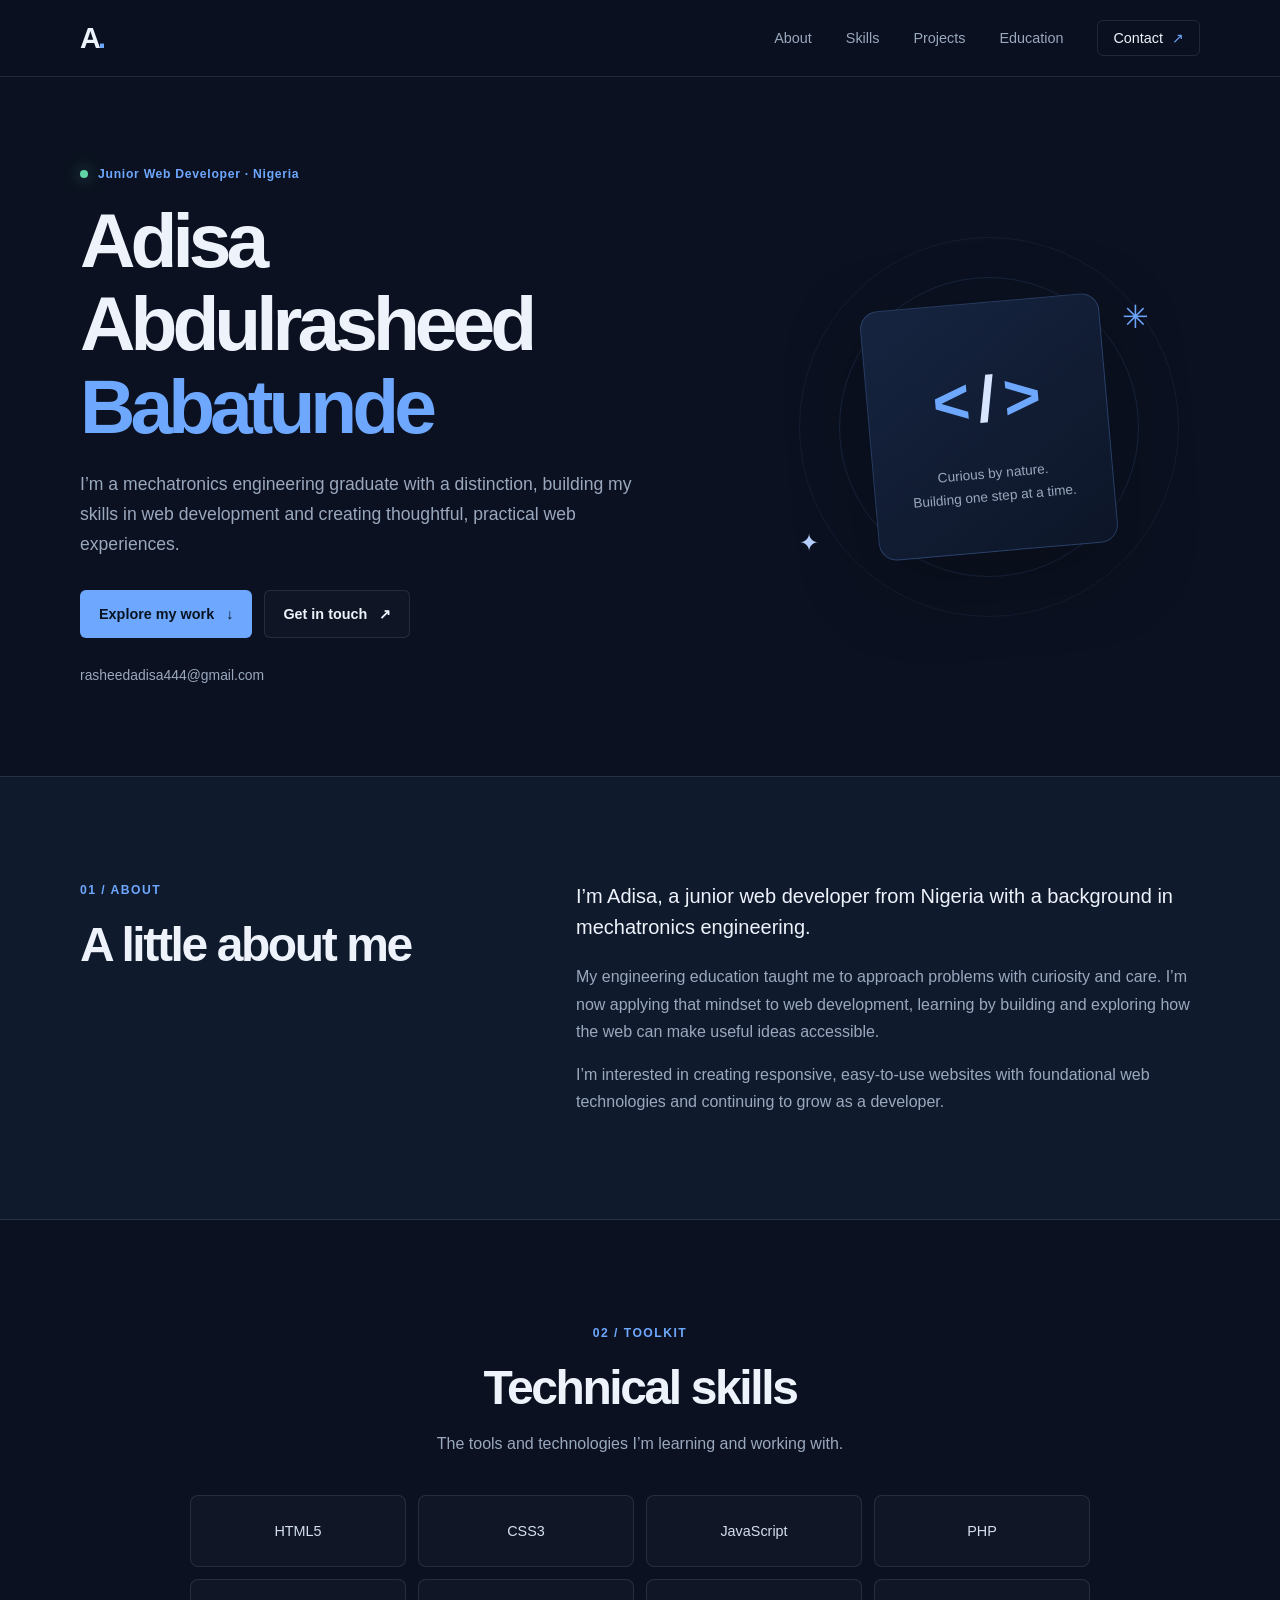
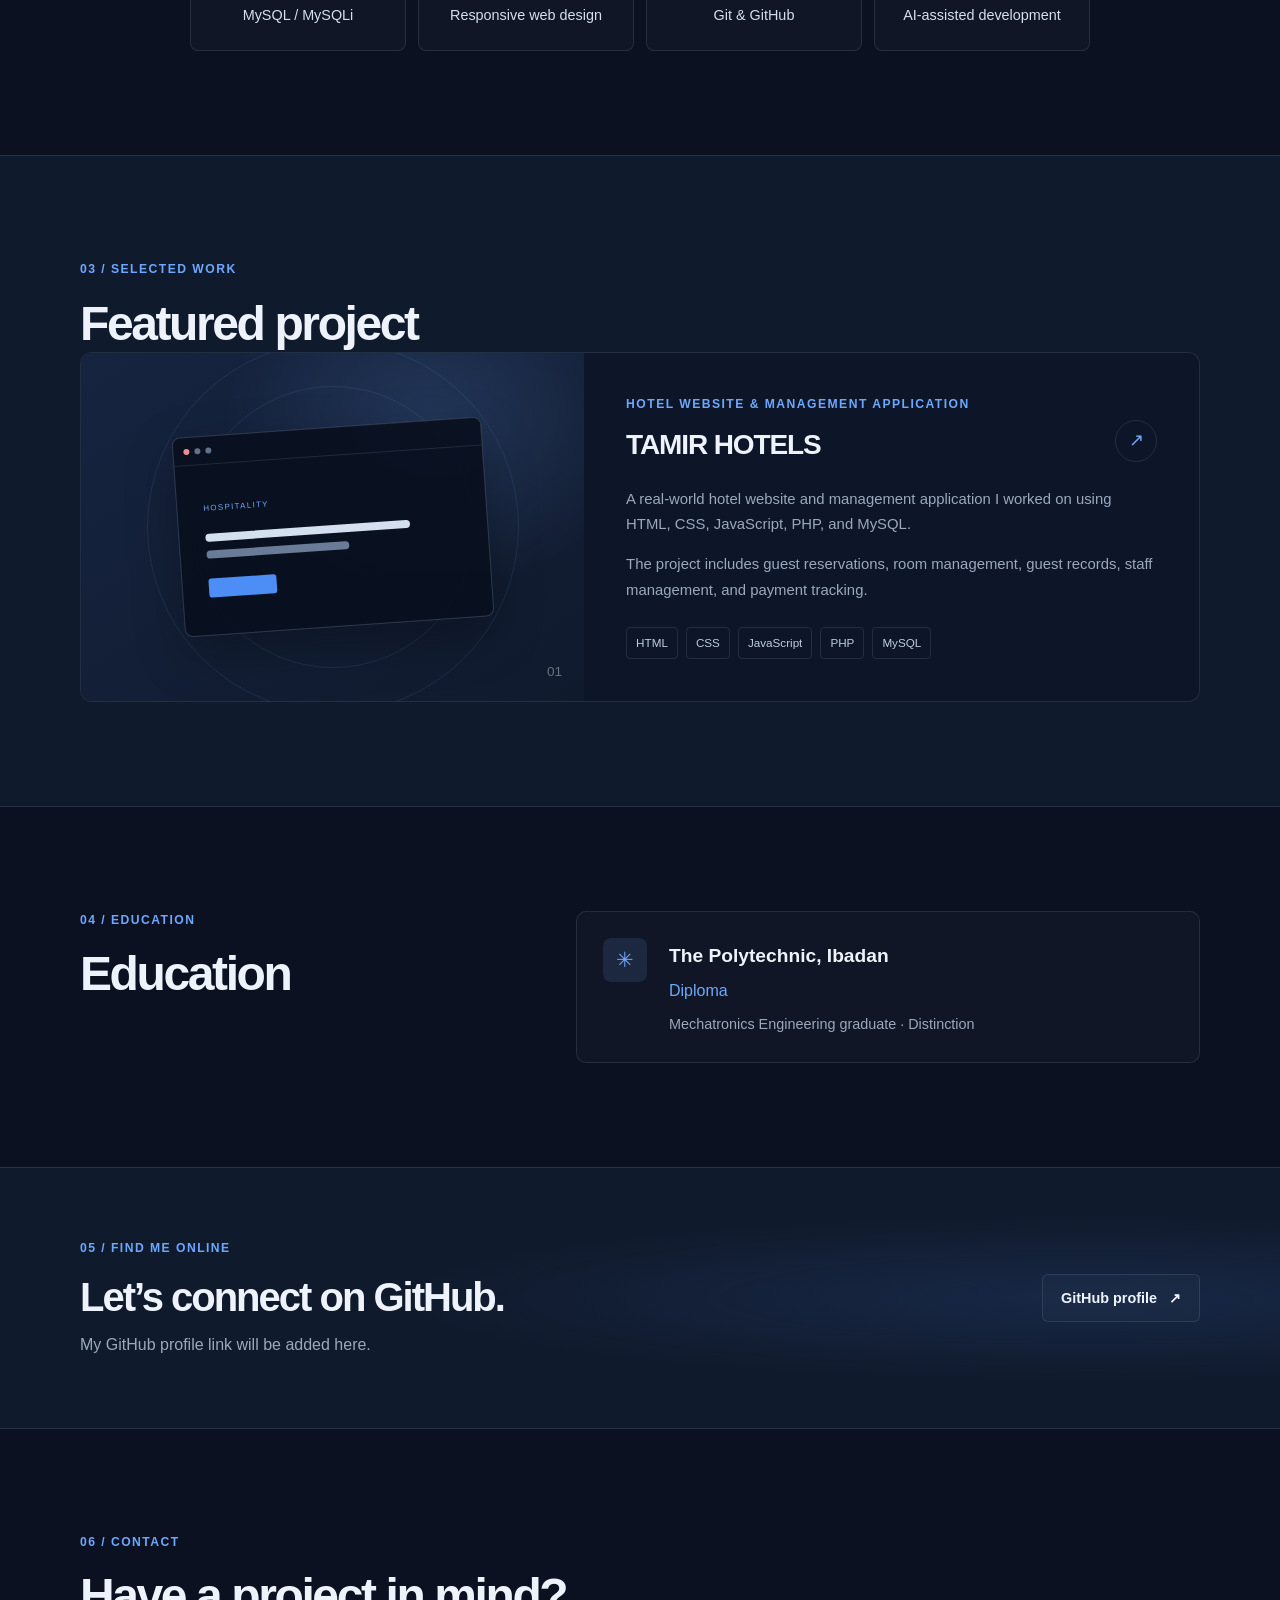
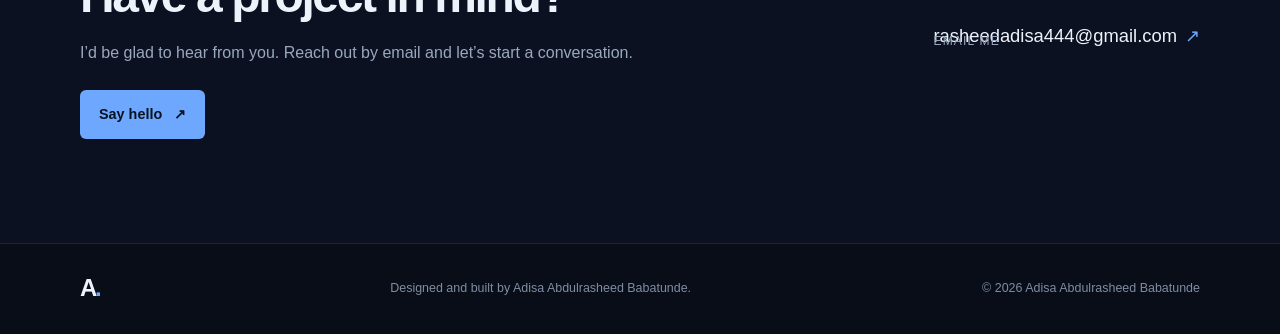
==== index.html @ ea0fdceb "Build responsive personal portfolio Co-authored-by: adisaabdulrasheed <94652186+adisaabdulrasheed@us" ====
<!doctype html>
<html lang="en">
  <head>
    <meta charset="utf-8">
    <meta name="viewport" content="width=device-width, initial-scale=1">
    <meta
      name="description"
      content="Portfolio of Adisa Abdulrasheed Babatunde, a junior web developer based in Nigeria."
    >
    <meta name="theme-color" content="#0b1120">
    <link
      rel="icon"
      href="data:image/svg+xml,%3Csvg xmlns='http://www.w3.org/2000/svg' viewBox='0 0 64 64'%3E%3Crect width='64' height='64' rx='14' fill='%230b1120'/%3E%3Ctext x='13' y='47' font-family='sans-serif' font-size='48' font-weight='700' fill='%236ea8fe'%3EA.%3C/text%3E%3C/svg%3E"
    >
    <title>Adisa Abdulrasheed Babatunde | Junior Web Developer</title>
    <link rel="stylesheet" href="style.css">
    <script src="script.js" defer></script>
  </head>
  <body>
    <a class="skip-link" href="#main">Skip to content</a>
    <header class="site-header">
      <nav class="navigation container" aria-label="Main navigation">
        <a class="brand" href="#home" aria-label="Adisa Abdulrasheed Babatunde, home">A<span>.</span></a>
        <button
          class="menu-toggle"
          type="button"
          aria-expanded="false"
          aria-controls="primary-menu"
          aria-label="Open navigation menu"
        >
          <span></span>
          <span></span>
          <span></span>
        </button>
        <ul class="navigation-links" id="primary-menu">
          <li><a href="#about">About</a></li>
          <li><a href="#skills">Skills</a></li>
          <li><a href="#projects">Projects</a></li>
          <li><a href="#education">Education</a></li>
          <li><a class="nav-contact" href="#contact">Contact <span aria-hidden="true">↗</span></a></li>
        </ul>
      </nav>
    </header>

    <main id="main">
      <section class="hero section container" id="home" aria-labelledby="hero-title">
        <div class="hero-copy">
          <p class="eyebrow"><span class="status-dot"></span> Junior Web Developer · Nigeria</p>
          <h1 id="hero-title">Adisa Abdulrasheed <span>Babatunde</span></h1>
          <p class="hero-intro">
            I’m a mechatronics engineering graduate with a distinction, building my skills
            in web development and creating thoughtful, practical web experiences.
          </p>
          <div class="hero-actions">
            <a class="button button-primary" href="#projects">Explore my work <span aria-hidden="true">↓</span></a>
            <a class="button button-secondary" href="mailto:rasheedadisa444@gmail.com">Get in touch <span aria-hidden="true">↗</span></a>
          </div>
          <a class="hero-email" href="mailto:rasheedadisa444@gmail.com">rasheedadisa444@gmail.com</a>
        </div>
        <div class="hero-visual" aria-hidden="true">
          <div class="visual-orbit orbit-one"></div>
          <div class="visual-orbit orbit-two"></div>
          <div class="visual-card">
            <span class="visual-bracket">&lt;</span>
            <span class="visual-slash">/</span>
            <span class="visual-bracket">&gt;</span>
            <p>Curious by nature.<br>Building one step at a time.</p>
          </div>
          <span class="visual-spark spark-one">✳</span>
          <span class="visual-spark spark-two">✦</span>
        </div>
      </section>

      <section class="section section-muted" id="about" aria-labelledby="about-title">
        <div class="container section-grid">
          <div class="section-heading">
            <p class="eyebrow">01 / About</p>
            <h2 id="about-title">A little about me</h2>
          </div>
          <div class="section-content">
            <p class="lead">
              I’m Adisa, a junior web developer from Nigeria with a background in
              mechatronics engineering.
            </p>
            <p>
              My engineering education taught me to approach problems with curiosity
              and care. I’m now applying that mindset to web development, learning by
              building and exploring how the web can make useful ideas accessible.
            </p>
            <p>
              I’m interested in creating responsive, easy-to-use websites with
              foundational web technologies and continuing to grow as a developer.
            </p>
          </div>
        </div>
      </section>

      <section class="section container" id="skills" aria-labelledby="skills-title">
        <div class="section-heading section-heading-centered">
          <p class="eyebrow">02 / Toolkit</p>
          <h2 id="skills-title">Technical skills</h2>
          <p class="section-subtitle">The tools and technologies I’m learning and working with.</p>
        </div>
        <ul class="skill-list" aria-label="Technical skills">
          <li>HTML5</li>
          <li>CSS3</li>
          <li>JavaScript</li>
          <li>PHP</li>
          <li>MySQL / MySQLi</li>
          <li>Responsive web design</li>
          <li>Git &amp; GitHub</li>
          <li>AI-assisted development</li>
        </ul>
      </section>

      <section class="section section-muted" id="projects" aria-labelledby="projects-title">
        <div class="container">
          <div class="section-heading">
            <p class="eyebrow">03 / Selected work</p>
            <h2 id="projects-title">Featured project</h2>
          </div>
          <article class="project-card">
            <div class="project-art" aria-hidden="true">
              <div class="project-window">
                <div class="window-bar"><i></i><i></i><i></i></div>
                <div class="window-content">
                  <span class="window-label">HOSPITALITY</span>
                  <span class="window-line"></span>
                  <span class="window-line short"></span>
                  <span class="window-button"></span>
                </div>
              </div>
              <span class="project-number">01</span>
            </div>
            <div class="project-info">
              <div class="project-title-row">
                <div>
                  <p class="eyebrow">Hotel website &amp; management application</p>
                  <h3>TAMIR HOTELS</h3>
                </div>
                <a
                  class="project-link"
                  href="https://tamirhotels.com.ng/"
                  target="_blank"
                  rel="noopener noreferrer"
                  aria-label="Visit the TAMIR HOTELS website (opens in a new tab)"
                >↗</a>
              </div>
              <p>
                A real-world hotel website and management application I worked on using
                HTML, CSS, JavaScript, PHP, and MySQL.
              </p>
              <p>
                The project includes guest reservations, room management, guest records,
                staff management, and payment tracking.
              </p>
              <ul class="project-tags" aria-label="Project technologies">
                <li>HTML</li>
                <li>CSS</li>
                <li>JavaScript</li>
                <li>PHP</li>
                <li>MySQL</li>
              </ul>
            </div>
          </article>
        </div>
      </section>

      <section class="section container" id="education" aria-labelledby="education-title">
        <div class="section-grid">
          <div class="section-heading">
            <p class="eyebrow">04 / Education</p>
            <h2 id="education-title">Education</h2>
          </div>
          <div class="education-card">
            <span class="education-icon" aria-hidden="true">✳</span>
            <div>
              <h3>The Polytechnic, Ibadan</h3>
              <p class="education-qualification">Diploma</p>
              <p class="education-note">Mechatronics Engineering graduate · Distinction</p>
            </div>
          </div>
        </div>
      </section>

      <section class="github-band" id="github" aria-labelledby="github-title">
        <div class="container github-content">
          <div>
            <p class="eyebrow">05 / Find me online</p>
            <h2 id="github-title">Let’s connect on GitHub.</h2>
            <p>My GitHub profile link will be added here.</p>
          </div>
          <a
            class="button button-secondary"
            href="https://github.com/"
            target="_blank"
            rel="noopener noreferrer"
            aria-label="Open GitHub (profile URL to be added)"
          >GitHub profile <span aria-hidden="true">↗</span></a>
        </div>
      </section>

      <section class="section container contact-section" id="contact" aria-labelledby="contact-title">
        <div class="contact-copy">
          <p class="eyebrow">06 / Contact</p>
          <h2 id="contact-title">Have a project in mind?</h2>
          <p>I’d be glad to hear from you. Reach out by email and let’s start a conversation.</p>
          <a class="button button-primary" href="mailto:rasheedadisa444@gmail.com">
            Say hello <span aria-hidden="true">↗</span>
          </a>
        </div>
        <a class="contact-email" href="mailto:rasheedadisa444@gmail.com">
          <span>Email me</span>
          rasheedadisa444@gmail.com
          <span aria-hidden="true">↗</span>
        </a>
      </section>
    </main>

    <footer class="site-footer">
      <div class="container footer-content">
        <a class="brand footer-brand" href="#home" aria-label="Back to top">A<span>.</span></a>
        <p>Designed and built by Adisa Abdulrasheed Babatunde.</p>
        <p>© <span id="current-year">2026</span> Adisa Abdulrasheed Babatunde</p>
      </div>
    </footer>
  </body>
</html>
---- style.css ----
:root {
  color-scheme: dark;
  --background: #0b1120;
  --surface: #101a2d;
  --surface-light: #14213a;
  --text: #eef3fb;
  --muted: #9aa8be;
  --accent: #6ea8fe;
  --accent-strong: #4c8df6;
  --line: rgba(165, 188, 224, 0.14);
  --content-width: 1120px;
}

* {
  box-sizing: border-box;
}

html {
  scroll-behavior: smooth;
  scroll-padding-top: 88px;
}

body {
  margin: 0;
  background: var(--background);
  color: var(--text);
  font-family: "Aptos", "Segoe UI", "Helvetica Neue", sans-serif;
  font-size: 16px;
  line-height: 1.7;
  -webkit-font-smoothing: antialiased;
}

::selection {
  background: rgba(110, 168, 254, 0.35);
  color: var(--text);
}

a {
  color: inherit;
  text-decoration: none;
}

a:focus-visible,
button:focus-visible {
  outline: 3px solid var(--accent);
  outline-offset: 4px;
}

.container {
  width: min(var(--content-width), calc(100% - 48px));
  margin-inline: auto;
}

.skip-link {
  position: absolute;
  z-index: 20;
  top: 12px;
  left: 12px;
  padding: 10px 16px;
  transform: translateY(-160%);
  border-radius: 6px;
  background: var(--accent);
  color: #07101f;
  font-weight: 700;
}

.skip-link:focus {
  transform: translateY(0);
}

.site-header {
  position: sticky;
  z-index: 10;
  top: 0;
  border-bottom: 1px solid var(--line);
  background: rgba(11, 17, 32, 0.9);
  backdrop-filter: blur(16px);
}

.navigation {
  display: flex;
  min-height: 76px;
  align-items: center;
  justify-content: space-between;
}

.brand {
  color: var(--text);
  font-family: "Aptos Display", "Segoe UI", "Helvetica Neue", sans-serif;
  font-size: 1.8rem;
  font-weight: 800;
  letter-spacing: -0.1em;
}

.brand span {
  color: var(--accent);
}

.navigation-links {
  display: flex;
  align-items: center;
  gap: 34px;
  margin: 0;
  padding: 0;
  list-style: none;
}

.navigation-links a {
  color: var(--muted);
  font-size: 0.9rem;
  transition: color 180ms ease;
}

.navigation-links a:hover,
.navigation-links a:focus-visible {
  color: var(--text);
}

.navigation-links .nav-contact {
  padding: 9px 15px;
  border: 1px solid var(--line);
  border-radius: 6px;
  color: var(--text);
}

.nav-contact span {
  margin-left: 5px;
  color: var(--accent);
}

.menu-toggle {
  display: none;
  width: 42px;
  height: 42px;
  align-items: center;
  justify-content: center;
  flex-direction: column;
  gap: 5px;
  border: 1px solid var(--line);
  border-radius: 6px;
  background: transparent;
  cursor: pointer;
}

.menu-toggle span {
  width: 18px;
  height: 2px;
  border-radius: 2px;
  background: var(--text);
}

.section {
  padding-block: 104px;
}

.hero {
  display: grid;
  min-height: 610px;
  align-items: center;
  grid-template-columns: 1.2fr 0.8fr;
  gap: 64px;
  padding-block: 88px;
}

.hero-copy {
  max-width: 680px;
}

.eyebrow {
  margin: 0 0 16px;
  color: var(--accent);
  font-size: 0.76rem;
  font-weight: 700;
  letter-spacing: 0.12em;
  line-height: 1.5;
  text-transform: uppercase;
}

.hero .eyebrow {
  display: flex;
  align-items: center;
  gap: 10px;
  letter-spacing: 0.06em;
  text-transform: none;
}

.status-dot {
  width: 8px;
  height: 8px;
  border-radius: 50%;
  background: #61d5a5;
  box-shadow: 0 0 16px rgba(97, 213, 165, 0.6);
}

h1,
h2,
h3,
p {
  margin-top: 0;
}

h1,
h2,
h3 {
  font-family: "Aptos Display", "Segoe UI", "Helvetica Neue", sans-serif;
}

h1 {
  max-width: 720px;
  margin-bottom: 22px;
  font-size: clamp(2.8rem, 6vw, 5rem);
  font-weight: 800;
  letter-spacing: -0.065em;
  line-height: 1.08;
}

h1 span {
  display: block;
  color: var(--accent);
}

.hero-intro {
  max-width: 560px;
  margin-bottom: 30px;
  color: var(--muted);
  font-size: 1.1rem;
}

.hero-actions {
  display: flex;
  flex-wrap: wrap;
  gap: 12px;
}

.button {
  display: inline-flex;
  min-height: 48px;
  align-items: center;
  justify-content: center;
  gap: 12px;
  padding: 11px 18px;
  border: 1px solid transparent;
  border-radius: 6px;
  font-size: 0.9rem;
  font-weight: 700;
  transition: background 180ms ease, border-color 180ms ease, transform 180ms ease;
}

.button:hover {
  transform: translateY(-2px);
}

.button-primary {
  background: var(--accent);
  color: #081322;
}

.button-primary:hover {
  background: #8bb9ff;
}

.button-secondary {
  border-color: var(--line);
  background: rgba(255, 255, 255, 0.02);
  color: var(--text);
}

.button-secondary:hover {
  border-color: rgba(110, 168, 254, 0.6);
  background: rgba(110, 168, 254, 0.08);
}

.hero-email {
  display: inline-block;
  margin-top: 26px;
  color: var(--muted);
  font-size: 0.87rem;
}

.hero-email:hover,
.contact-email:hover {
  color: var(--accent);
}

.hero-visual {
  position: relative;
  display: grid;
  min-height: 360px;
  place-items: center;
}

.visual-orbit {
  position: absolute;
  width: 300px;
  height: 300px;
  border: 1px solid rgba(110, 168, 254, 0.13);
  border-radius: 50%;
}

.orbit-two {
  width: 380px;
  height: 380px;
  border-color: rgba(110, 168, 254, 0.08);
}

.visual-card {
  position: relative;
  z-index: 1;
  display: flex;
  width: 240px;
  height: 250px;
  align-items: center;
  justify-content: center;
  flex-wrap: wrap;
  align-content: center;
  border: 1px solid rgba(110, 168, 254, 0.24);
  border-radius: 18px;
  background: linear-gradient(145deg, #162440, #0d1628);
  box-shadow: 0 24px 80px rgba(0, 0, 0, 0.25);
  transform: rotate(-5deg);
}

.visual-bracket,
.visual-slash {
  color: var(--accent);
  font-family: "Aptos Display", "Segoe UI", "Helvetica Neue", sans-serif;
  font-size: 4rem;
  font-weight: 800;
}

.visual-slash {
  margin-inline: 8px;
  color: #d7e5ff;
}

.visual-card p {
  width: 100%;
  margin: 8px 0 0;
  color: var(--muted);
  font-size: 0.85rem;
  text-align: center;
}

.visual-spark {
  position: absolute;
  color: var(--accent);
}

.spark-one {
  top: 12%;
  right: 12%;
  font-size: 2rem;
}

.spark-two {
  bottom: 12%;
  left: 5%;
  color: #b7cfff;
  font-size: 1.5rem;
}

.section-muted {
  border-block: 1px solid var(--line);
  background: var(--surface);
}

.section-grid {
  display: grid;
  align-items: start;
  grid-template-columns: 0.8fr 1.2fr;
  gap: 80px;
}

.section-heading h2,
.contact-copy h2,
.github-content h2 {
  margin-bottom: 0;
  font-size: clamp(2rem, 4vw, 3rem);
  font-weight: 700;
  letter-spacing: -0.05em;
  line-height: 1.2;
}

.section-content {
  max-width: 640px;
  color: var(--muted);
}

.section-content p:last-child {
  margin-bottom: 0;
}

.section-content .lead {
  color: var(--text);
  font-family: "Manrope", sans-serif;
  font-size: 1.25rem;
  line-height: 1.55;
}

.section-heading-centered {
  margin-bottom: 38px;
  text-align: center;
}

.section-subtitle {
  margin: 14px 0 0;
  color: var(--muted);
}

.skill-list {
  display: grid;
  max-width: 900px;
  grid-template-columns: repeat(4, 1fr);
  gap: 12px;
  margin: 0 auto;
  padding: 0;
  list-style: none;
}

.skill-list li {
  display: grid;
  min-height: 72px;
  place-items: center;
  padding: 12px;
  border: 1px solid var(--line);
  border-radius: 8px;
  background: rgba(255, 255, 255, 0.025);
  color: #d4dfef;
  font-size: 0.9rem;
  text-align: center;
  transition: border-color 180ms ease, transform 180ms ease;
}

.skill-list li:hover {
  transform: translateY(-3px);
  border-color: rgba(110, 168, 254, 0.45);
}

.project-card {
  display: grid;
  overflow: hidden;
  grid-template-columns: 0.9fr 1.1fr;
  border: 1px solid var(--line);
  border-radius: 12px;
  background: #0d1628;
}

.project-art {
  position: relative;
  display: grid;
  min-height: 340px;
  overflow: hidden;
  place-items: center;
  background:
    radial-gradient(ellipse at 70% 20%, rgba(110, 168, 254, 0.17), transparent 42%),
    linear-gradient(145deg, #162440, #101a2d);
}

.project-art::before,
.project-art::after {
  position: absolute;
  width: 280px;
  height: 280px;
  border: 1px solid rgba(110, 168, 254, 0.12);
  border-radius: 50%;
  content: "";
}

.project-art::after {
  width: 370px;
  height: 370px;
}

.project-window {
  position: relative;
  z-index: 1;
  width: min(76%, 310px);
  overflow: hidden;
  border: 1px solid rgba(190, 211, 245, 0.2);
  border-radius: 8px;
  background: rgba(8, 15, 29, 0.9);
  box-shadow: 0 18px 50px rgba(0, 0, 0, 0.28);
  transform: rotate(-4deg);
}

.window-bar {
  display: flex;
  height: 28px;
  align-items: center;
  gap: 5px;
  padding-inline: 10px;
  border-bottom: 1px solid var(--line);
}

.window-bar i {
  width: 6px;
  height: 6px;
  border-radius: 50%;
  background: #60718a;
}

.window-bar i:first-child {
  background: #ea8f8f;
}

.window-content {
  display: flex;
  min-height: 170px;
  align-items: flex-start;
  justify-content: center;
  flex-direction: column;
  padding: 26px;
}

.window-label {
  margin-bottom: 18px;
  color: var(--accent);
  font-size: 0.5rem;
  letter-spacing: 0.16em;
}

.window-line {
  width: 80%;
  height: 8px;
  margin-bottom: 9px;
  border-radius: 4px;
  background: #d4dfef;
}

.window-line.short {
  width: 56%;
  background: #697b96;
}

.window-button {
  width: 68px;
  height: 19px;
  margin-top: 11px;
  border-radius: 3px;
  background: var(--accent-strong);
}

.project-number {
  position: absolute;
  right: 22px;
  bottom: 18px;
  color: rgba(238, 243, 251, 0.4);
  font-family: "Manrope", sans-serif;
  font-size: 0.85rem;
}

.project-info {
  align-self: center;
  padding: 42px;
}

.project-title-row {
  display: flex;
  align-items: center;
  justify-content: space-between;
  gap: 16px;
}

.project-title-row .eyebrow {
  margin-bottom: 8px;
}

.project-title-row h3 {
  margin-bottom: 18px;
  font-size: 1.75rem;
  letter-spacing: -0.04em;
}

.project-link {
  display: grid;
  width: 42px;
  height: 42px;
  flex: 0 0 auto;
  place-items: center;
  border: 1px solid var(--line);
  border-radius: 50%;
  color: var(--accent);
  font-size: 1.1rem;
  transition: background 180ms ease;
}

.project-link:hover {
  background: rgba(110, 168, 254, 0.12);
}

.project-info > p {
  color: var(--muted);
  font-size: 0.93rem;
}

.project-tags {
  display: flex;
  flex-wrap: wrap;
  gap: 8px;
  margin: 24px 0 0;
  padding: 0;
  list-style: none;
}

.project-tags li {
  padding: 5px 9px;
  border: 1px solid var(--line);
  border-radius: 4px;
  color: #bdcbe0;
  font-size: 0.73rem;
}

.education-card {
  display: flex;
  align-items: flex-start;
  gap: 22px;
  padding: 26px;
  border: 1px solid var(--line);
  border-radius: 10px;
  background: rgba(255, 255, 255, 0.025);
}

.education-icon {
  display: grid;
  width: 44px;
  height: 44px;
  flex: 0 0 auto;
  place-items: center;
  border-radius: 8px;
  background: rgba(110, 168, 254, 0.12);
  color: var(--accent);
  font-size: 1.3rem;
}

.education-card h3 {
  margin: 2px 0 4px;
  font-size: 1.2rem;
}

.education-qualification {
  margin-bottom: 8px;
  color: var(--accent);
}

.education-note {
  margin-bottom: 0;
  color: var(--muted);
  font-size: 0.9rem;
}

.github-band {
  border-block: 1px solid var(--line);
  background:
    radial-gradient(ellipse at 85% 50%, rgba(76, 141, 246, 0.12), transparent 45%),
    var(--surface);
}

.github-content {
  display: flex;
  min-height: 260px;
  align-items: center;
  justify-content: space-between;
  gap: 32px;
  padding-block: 56px;
}

.github-content h2 {
  margin-bottom: 10px;
  font-size: clamp(1.8rem, 3.5vw, 2.5rem);
}

.github-content > div > p:last-child {
  margin-bottom: 0;
  color: var(--muted);
}

.contact-section {
  display: flex;
  align-items: center;
  justify-content: space-between;
  gap: 48px;
}

.contact-copy {
  max-width: 580px;
}

.contact-copy h2 {
  margin-bottom: 14px;
}

.contact-copy > p:not(.eyebrow) {
  margin-bottom: 24px;
  color: var(--muted);
}

.contact-email {
  display: flex;
  align-items: flex-end;
  gap: 8px;
  color: var(--text);
  font-size: clamp(0.9rem, 2vw, 1.15rem);
  transition: color 180ms ease;
}

.contact-email span:first-child {
  position: absolute;
  margin-top: -28px;
  color: var(--muted);
  font-size: 0.75rem;
  letter-spacing: 0.1em;
  text-transform: uppercase;
}

.contact-email span:last-child {
  color: var(--accent);
}

.site-footer {
  border-top: 1px solid var(--line);
  background: #080d18;
}

.footer-content {
  display: flex;
  min-height: 90px;
  align-items: center;
  justify-content: space-between;
  gap: 20px;
}

.footer-brand {
  font-size: 1.5rem;
}

.footer-content p {
  margin: 0;
  color: #7f8da3;
  font-size: 0.78rem;
}

.reveal-ready .reveal {
  opacity: 0;
  transform: translateY(18px);
  transition: opacity 600ms ease, transform 600ms ease;
}

.reveal-ready .reveal.is-visible {
  opacity: 1;
  transform: translateY(0);
}

@media (max-width: 800px) {
  .section {
    padding-block: 80px;
  }

  .hero {
    min-height: auto;
    grid-template-columns: 1fr 0.7fr;
    gap: 24px;
    padding-block: 76px;
  }

  .hero-visual {
    min-height: 300px;
  }

  .visual-card {
    width: 190px;
    height: 210px;
  }

  .orbit-one {
    width: 240px;
    height: 240px;
  }

  .orbit-two {
    width: 300px;
    height: 300px;
  }

  .section-grid {
    grid-template-columns: 1fr;
    gap: 30px;
  }

  .skill-list {
    grid-template-columns: repeat(2, 1fr);
  }

  .project-card {
    grid-template-columns: 1fr 1fr;
  }

  .project-art {
    min-height: 380px;
  }

  .project-info {
    padding: 28px;
  }
}

@media (max-width: 600px) {
  html {
    scroll-padding-top: 72px;
  }

  .container {
    width: min(var(--content-width), calc(100% - 36px));
  }

  .navigation {
    min-height: 68px;
  }

  .menu-toggle {
    display: flex;
  }

  .navigation-links {
    position: absolute;
    top: calc(100% + 1px);
    right: 0;
    left: 0;
    display: none;
    align-items: stretch;
    flex-direction: column;
    gap: 0;
    padding: 8px 18px 16px;
    border-bottom: 1px solid var(--line);
    background: #0d1628;
  }

  .navigation-links.is-open {
    display: flex;
  }

  .navigation-links li a {
    display: block;
    padding: 12px 4px;
  }

  .navigation-links .nav-contact {
    display: inline-block;
    margin-top: 6px;
    padding: 8px 12px;
  }

  .section {
    padding-block: 68px;
  }

  .hero {
    grid-template-columns: 1fr;
    gap: 12px;
    padding-block: 68px 48px;
  }

  h1 {
    font-size: clamp(2.55rem, 13vw, 4rem);
  }

  .hero-intro {
    font-size: 1rem;
  }

  .hero-visual {
    min-height: 260px;
  }

  .visual-card {
    width: 180px;
    height: 190px;
  }

  .orbit-one {
    width: 220px;
    height: 220px;
  }

  .orbit-two {
    width: 280px;
    height: 280px;
  }

  .section-heading h2,
  .contact-copy h2 {
    font-size: 2.25rem;
  }

  .skill-list {
    gap: 9px;
  }

  .skill-list li {
    min-height: 64px;
    font-size: 0.82rem;
  }

  .project-card {
    grid-template-columns: 1fr;
  }

  .project-art {
    min-height: 260px;
  }

  .project-info {
    padding: 26px 22px 30px;
  }

  .project-title-row h3 {
    font-size: 1.5rem;
  }

  .github-content,
  .contact-section {
    align-items: flex-start;
    flex-direction: column;
  }

  .github-content {
    min-height: 0;
    gap: 24px;
    padding-block: 58px;
  }

  .contact-section {
    gap: 48px;
  }

  .contact-email {
    align-items: center;
    flex-wrap: wrap;
    font-size: 0.95rem;
  }

  .footer-content {
    align-items: flex-start;
    flex-direction: column;
    gap: 9px;
    padding-block: 22px;
  }
}

@media (prefers-reduced-motion: reduce) {
  *,
  *::before,
  *::after {
    scroll-behavior: auto !important;
    animation-duration: 0.01ms !important;
    animation-iteration-count: 1 !important;
    transition-duration: 0.01ms !important;
  }
}
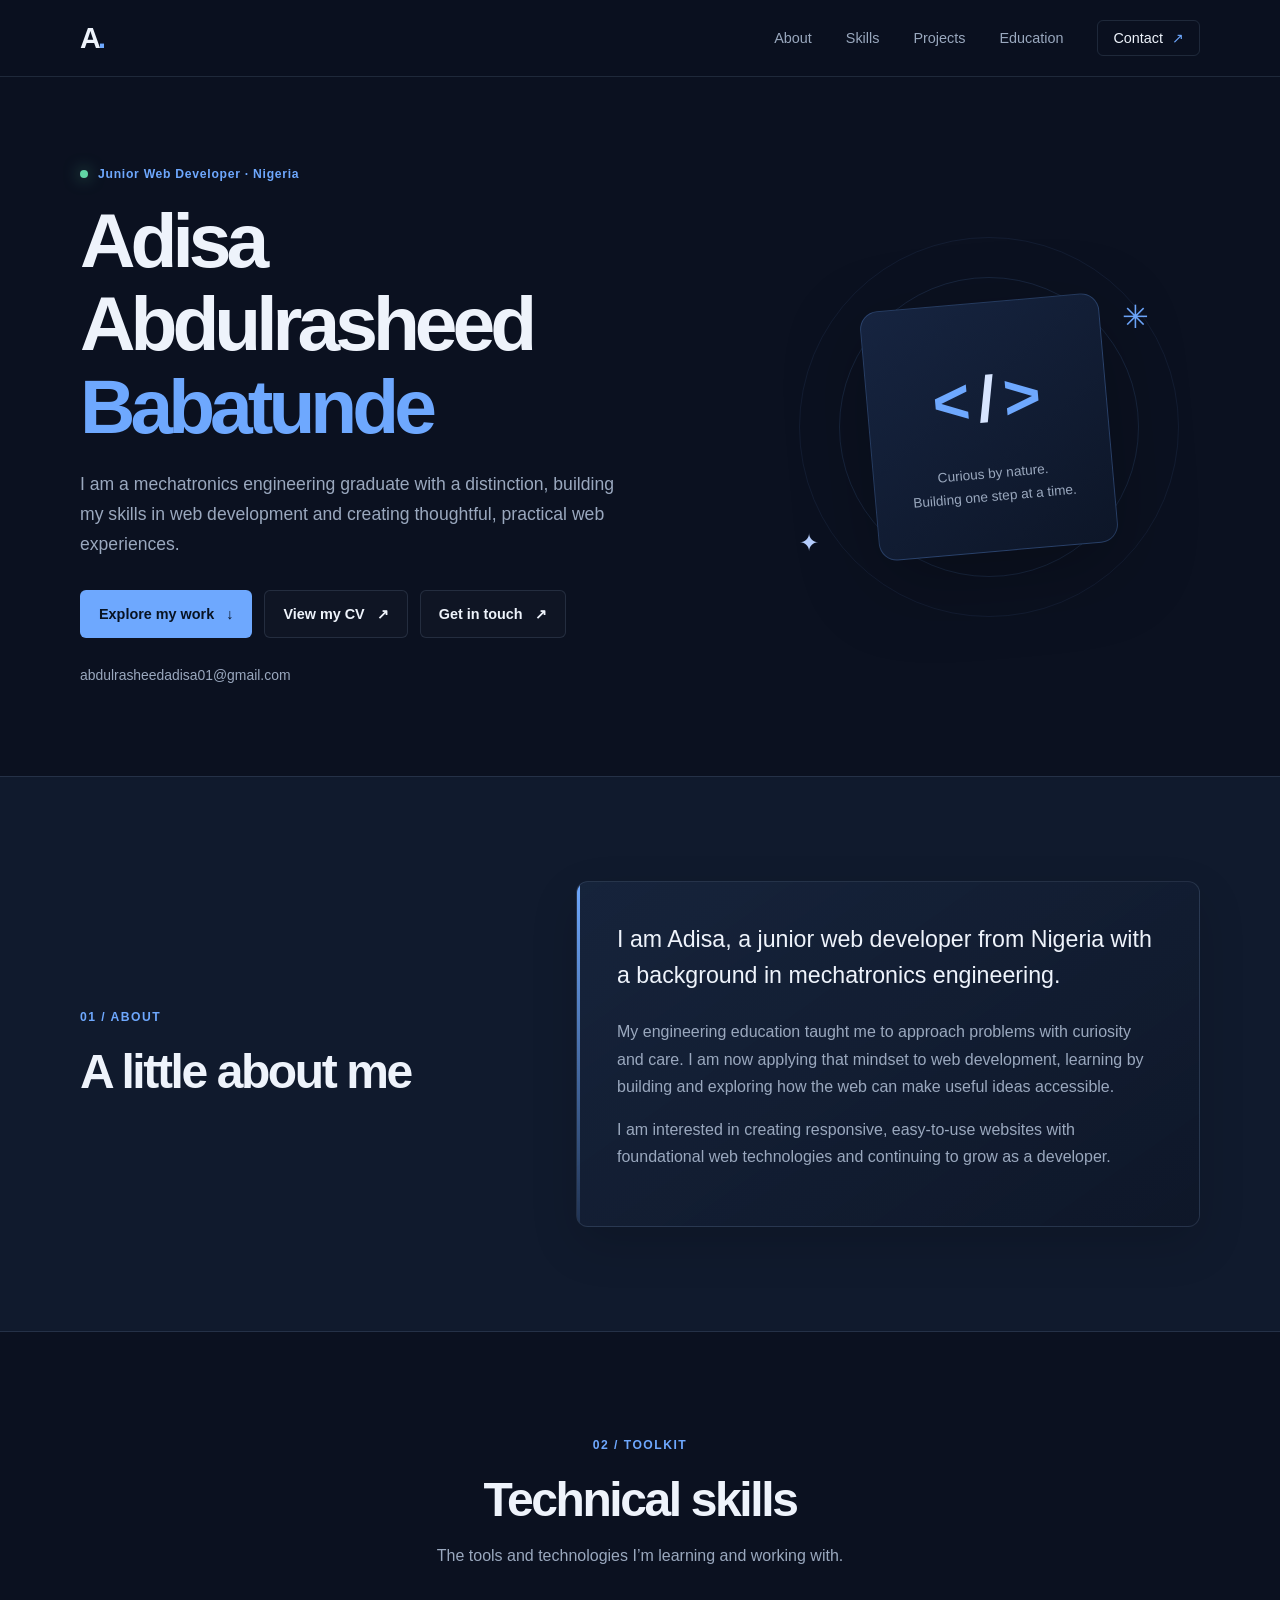
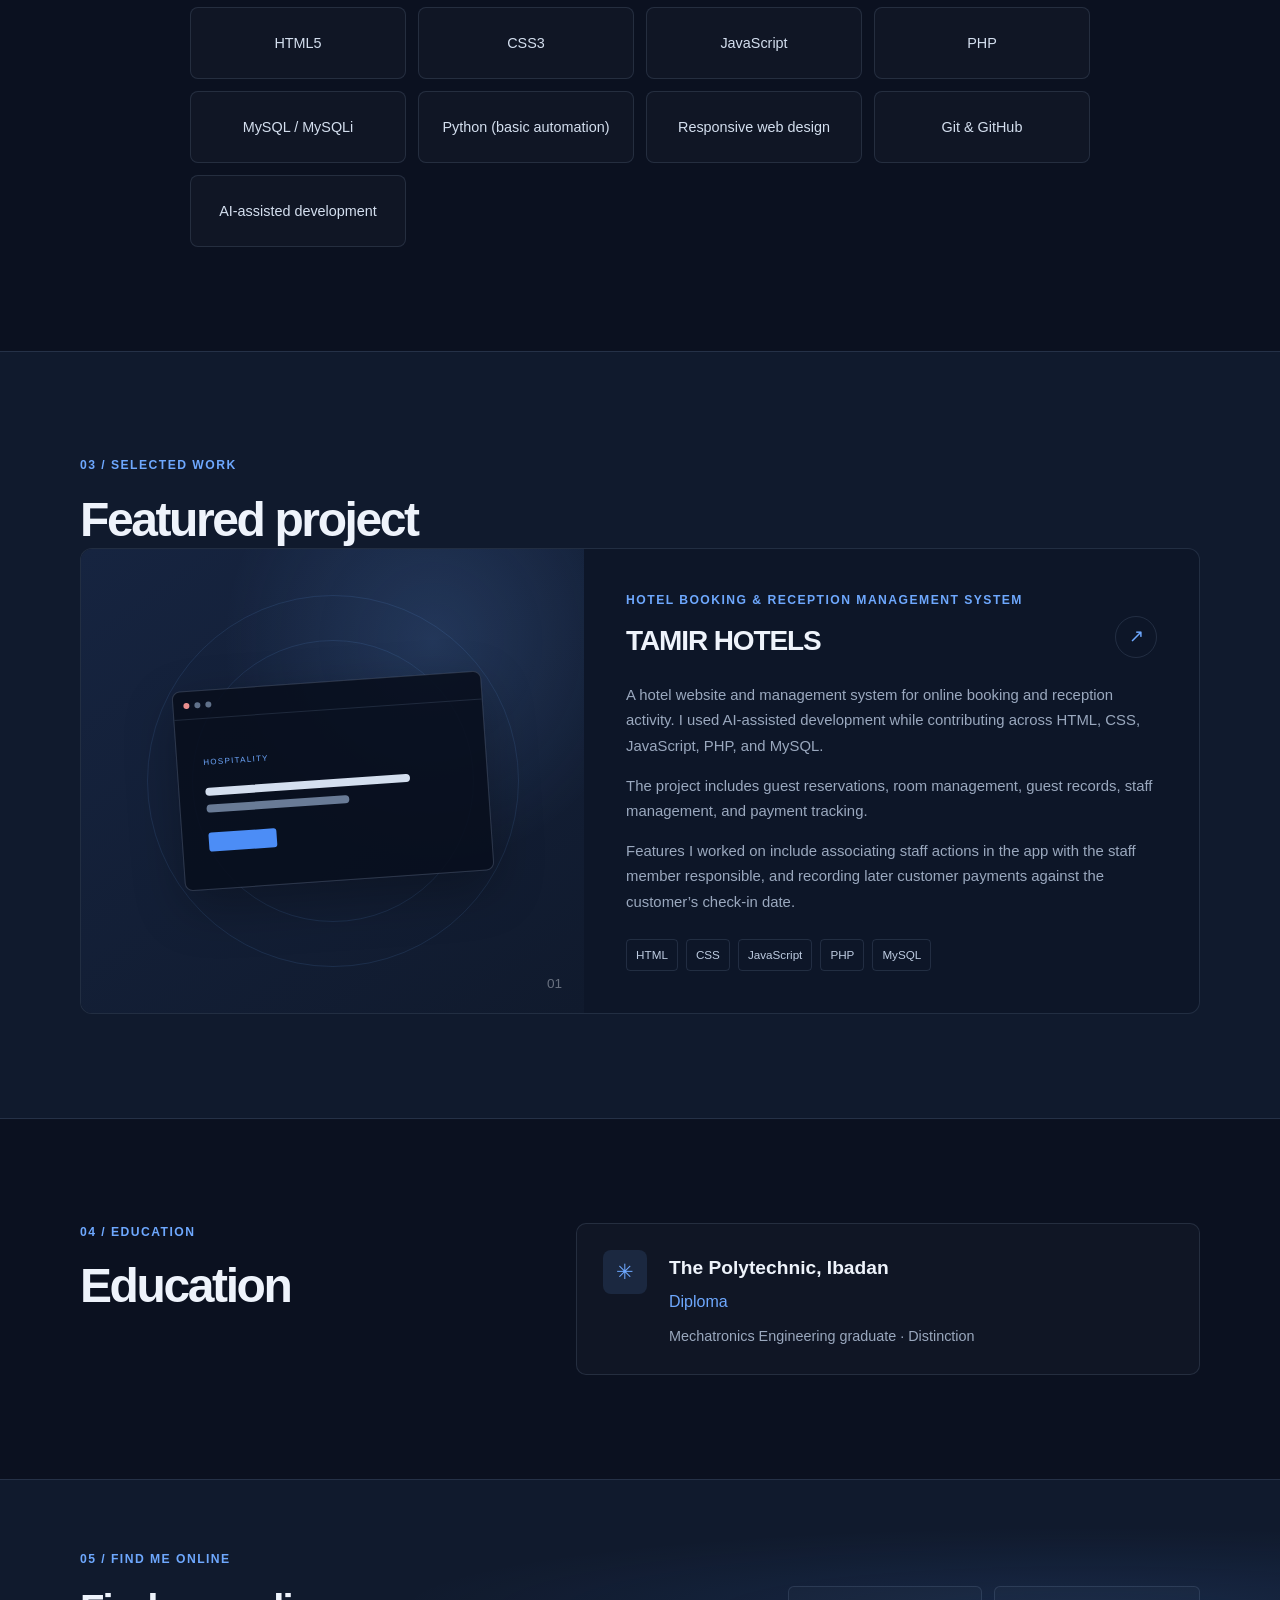
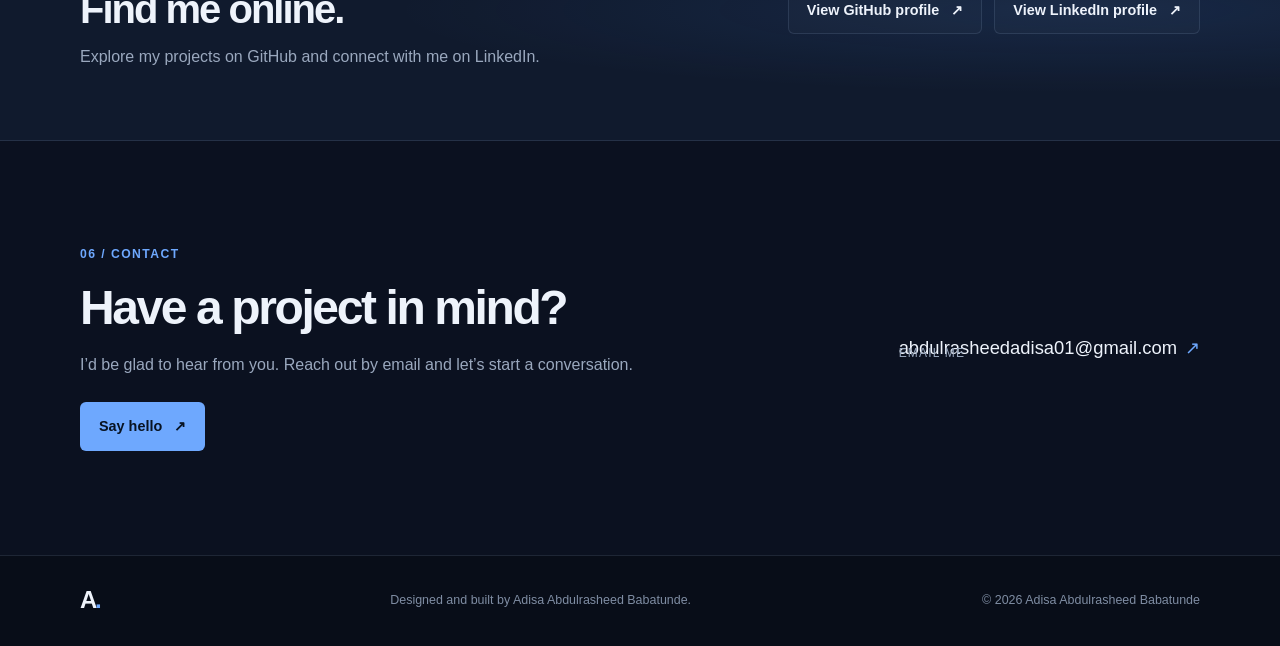
==== commit 0b9cc9d3: "Add files via upload" ====
--- a/index.html
+++ b/index.html
@@ -48,14 +48,15 @@
           <p class="eyebrow"><span class="status-dot"></span> Junior Web Developer · Nigeria</p>
           <h1 id="hero-title">Adisa Abdulrasheed <span>Babatunde</span></h1>
           <p class="hero-intro">
-            I’m a mechatronics engineering graduate with a distinction, building my skills
+            I am a mechatronics engineering graduate with a distinction, building my skills
             in web development and creating thoughtful, practical web experiences.
           </p>
           <div class="hero-actions">
             <a class="button button-primary" href="#projects">Explore my work <span aria-hidden="true">↓</span></a>
-            <a class="button button-secondary" href="mailto:rasheedadisa444@gmail.com">Get in touch <span aria-hidden="true">↗</span></a>
-          </div>
-          <a class="hero-email" href="mailto:rasheedadisa444@gmail.com">rasheedadisa444@gmail.com</a>
+            <a class="button button-secondary" href="resume.html">View my CV <span aria-hidden="true">↗</span></a>
+            <a class="button button-secondary" href="mailto:abdulrasheedadisa01@gmail.com">Get in touch <span aria-hidden="true">↗</span></a>
+          </div>
+          <a class="hero-email" href="mailto:abdulrasheedadisa01@gmail.com">abdulrasheedadisa01@gmail.com</a>
         </div>
         <div class="hero-visual" aria-hidden="true">
           <div class="visual-orbit orbit-one"></div>
@@ -79,16 +80,16 @@
           </div>
           <div class="section-content">
             <p class="lead">
-              I’m Adisa, a junior web developer from Nigeria with a background in
+              I am Adisa, a junior web developer from Nigeria with a background in
               mechatronics engineering.
             </p>
             <p>
               My engineering education taught me to approach problems with curiosity
-              and care. I’m now applying that mindset to web development, learning by
+              and care. I am now applying that mindset to web development, learning by
               building and exploring how the web can make useful ideas accessible.
             </p>
             <p>
-              I’m interested in creating responsive, easy-to-use websites with
+              I am interested in creating responsive, easy-to-use websites with
               foundational web technologies and continuing to grow as a developer.
             </p>
           </div>
@@ -107,6 +108,7 @@
           <li>JavaScript</li>
           <li>PHP</li>
           <li>MySQL / MySQLi</li>
+          <li>Python (basic automation)</li>
           <li>Responsive web design</li>
           <li>Git &amp; GitHub</li>
           <li>AI-assisted development</li>
@@ -135,7 +137,7 @@
             <div class="project-info">
               <div class="project-title-row">
                 <div>
-                  <p class="eyebrow">Hotel website &amp; management application</p>
+                  <p class="eyebrow">Hotel booking &amp; reception management system</p>
                   <h3>TAMIR HOTELS</h3>
                 </div>
                 <a
@@ -147,12 +149,18 @@
                 >↗</a>
               </div>
               <p>
-                A real-world hotel website and management application I worked on using
-                HTML, CSS, JavaScript, PHP, and MySQL.
+                A hotel website and management system for online booking and reception
+                activity. I used AI-assisted development while contributing across HTML,
+                CSS, JavaScript, PHP, and MySQL.
               </p>
               <p>
                 The project includes guest reservations, room management, guest records,
                 staff management, and payment tracking.
+              </p>
+              <p>
+                Features I worked on include associating staff actions in the app with
+                the staff member responsible, and recording later customer payments
+                against the customer’s check-in date.
               </p>
               <ul class="project-tags" aria-label="Project technologies">
                 <li>HTML</li>
@@ -187,16 +195,25 @@
         <div class="container github-content">
           <div>
             <p class="eyebrow">05 / Find me online</p>
-            <h2 id="github-title">Let’s connect on GitHub.</h2>
-            <p>My GitHub profile link will be added here.</p>
-          </div>
-          <a
-            class="button button-secondary"
-            href="https://github.com/"
-            target="_blank"
-            rel="noopener noreferrer"
-            aria-label="Open GitHub (profile URL to be added)"
-          >GitHub profile <span aria-hidden="true">↗</span></a>
+            <h2 id="github-title">Find me online.</h2>
+            <p>Explore my projects on GitHub and connect with me on LinkedIn.</p>
+          </div>
+          <div class="profile-links">
+            <a
+              class="button button-secondary"
+              href="https://github.com/adisaabdulrasheed"
+              target="_blank"
+              rel="noopener noreferrer"
+              aria-label="Visit Adisa Abdulrasheed’s GitHub profile (opens in a new tab)"
+            >View GitHub profile <span aria-hidden="true">↗</span></a>
+            <a
+              class="button button-secondary"
+              href="https://www.linkedin.com/in/abdulrasheed-adisa-053257449"
+              target="_blank"
+              rel="noopener noreferrer"
+              aria-label="Visit Adisa Abdulrasheed’s LinkedIn profile (opens in a new tab)"
+            >View LinkedIn profile <span aria-hidden="true">↗</span></a>
+          </div>
         </div>
       </section>
 
@@ -205,13 +222,13 @@
           <p class="eyebrow">06 / Contact</p>
           <h2 id="contact-title">Have a project in mind?</h2>
           <p>I’d be glad to hear from you. Reach out by email and let’s start a conversation.</p>
-          <a class="button button-primary" href="mailto:rasheedadisa444@gmail.com">
+          <a class="button button-primary" href="mailto:abdulrasheedadisa01@gmail.com">
             Say hello <span aria-hidden="true">↗</span>
           </a>
         </div>
-        <a class="contact-email" href="mailto:rasheedadisa444@gmail.com">
+        <a class="contact-email" href="mailto:abdulrasheedadisa01@gmail.com">
           <span>Email me</span>
-          rasheedadisa444@gmail.com
+          abdulrasheedadisa01@gmail.com
           <span aria-hidden="true">↗</span>
         </a>
       </section>
--- a/style.css
+++ b/style.css
@@ -395,6 +395,40 @@
   font-family: "Manrope", sans-serif;
   font-size: 1.25rem;
   line-height: 1.55;
+}
+
+#about .section-grid {
+  align-items: center;
+}
+
+#about .section-content {
+  position: relative;
+  max-width: 700px;
+  padding: clamp(24px, 4vw, 40px);
+  overflow: hidden;
+  border: 1px solid var(--line);
+  border-radius: 12px;
+  background: linear-gradient(145deg, rgba(110, 168, 254, 0.07), rgba(11, 17, 32, 0.3));
+  box-shadow: 0 18px 48px rgba(0, 0, 0, 0.14);
+}
+
+#about .section-content::before {
+  position: absolute;
+  inset: 0 auto 0 0;
+  width: 3px;
+  background: linear-gradient(180deg, var(--accent), rgba(110, 168, 254, 0.15));
+  content: "";
+}
+
+#about .section-content .lead {
+  margin-top: 0;
+  margin-bottom: 24px;
+  font-size: clamp(1.2rem, 2.2vw, 1.45rem);
+}
+
+#about .section-content p:not(.lead) {
+  margin-top: 0;
+  margin-bottom: 16px;
 }
 
 .section-heading-centered {
@@ -664,6 +698,12 @@
   padding-block: 56px;
 }
 
+.profile-links {
+  display: flex;
+  flex-wrap: wrap;
+  gap: 12px;
+}
+
 .github-content h2 {
   margin-bottom: 10px;
   font-size: clamp(1.8rem, 3.5vw, 2.5rem);
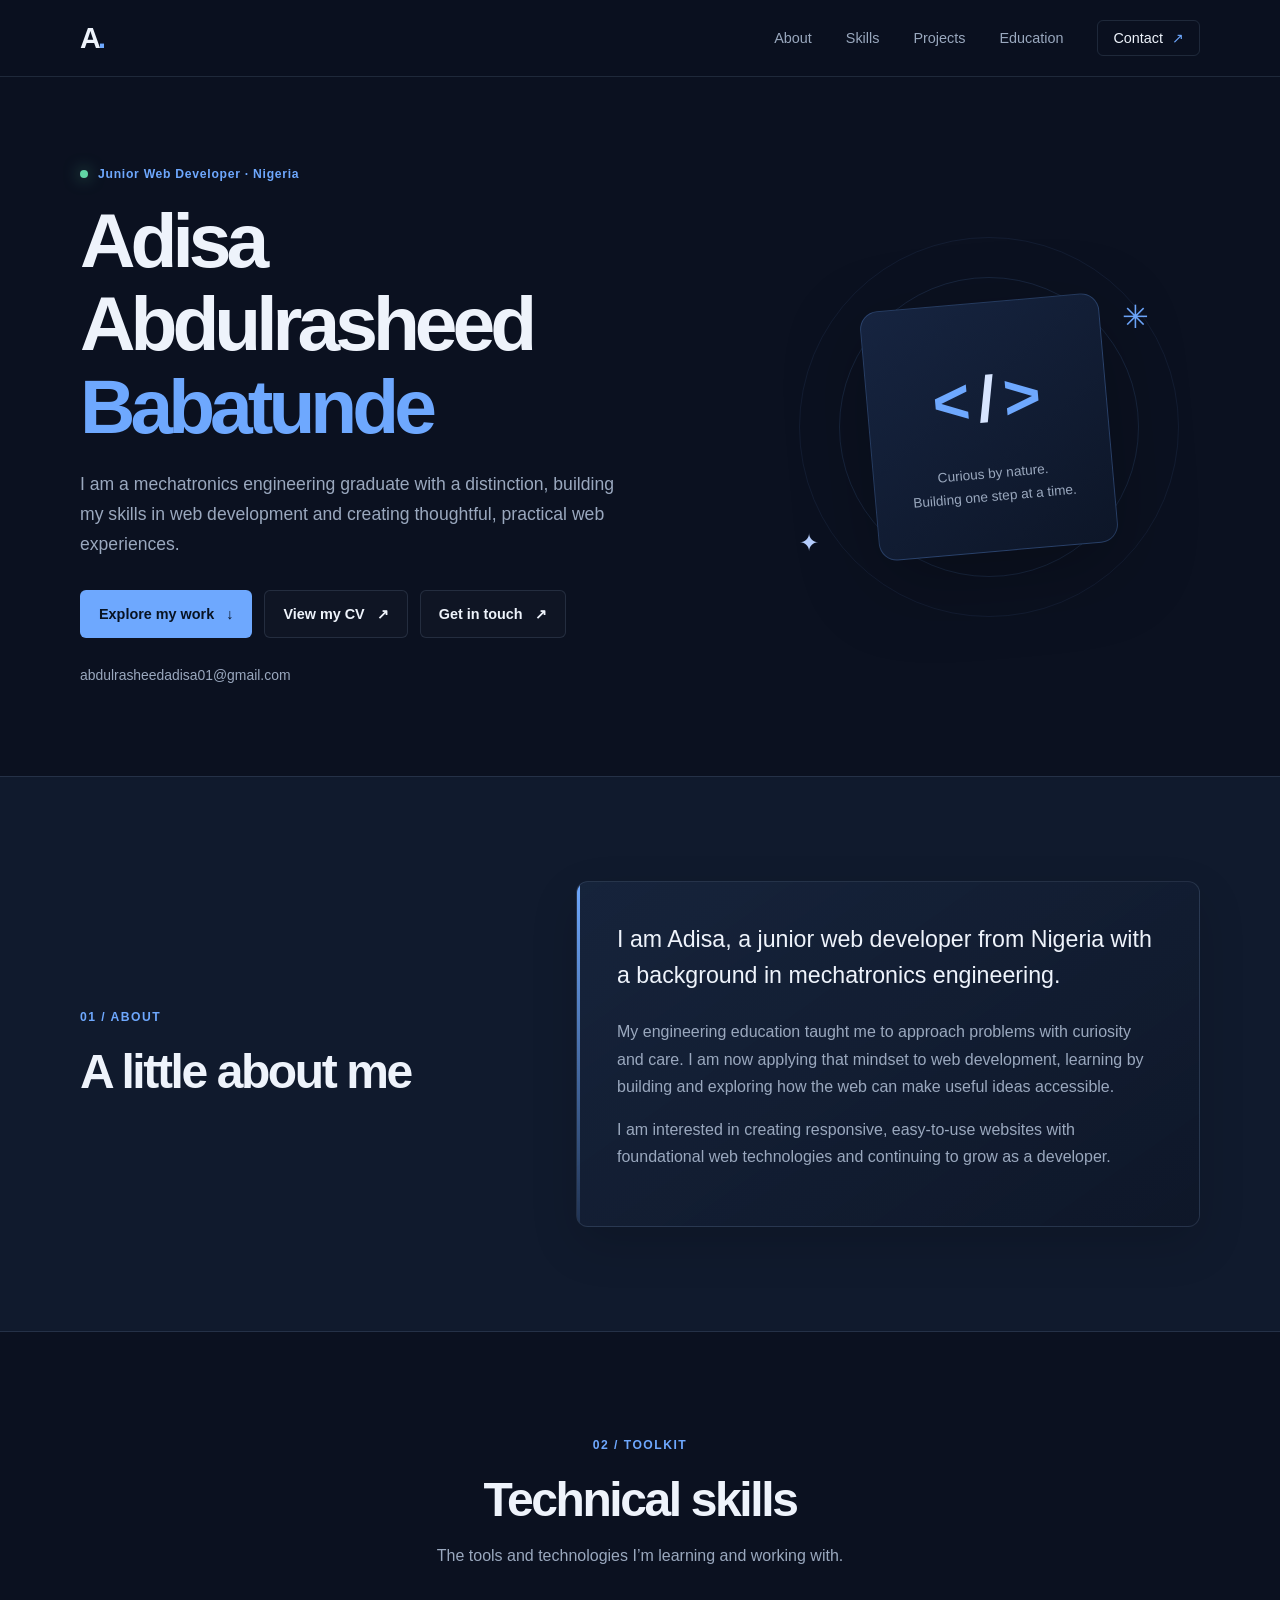
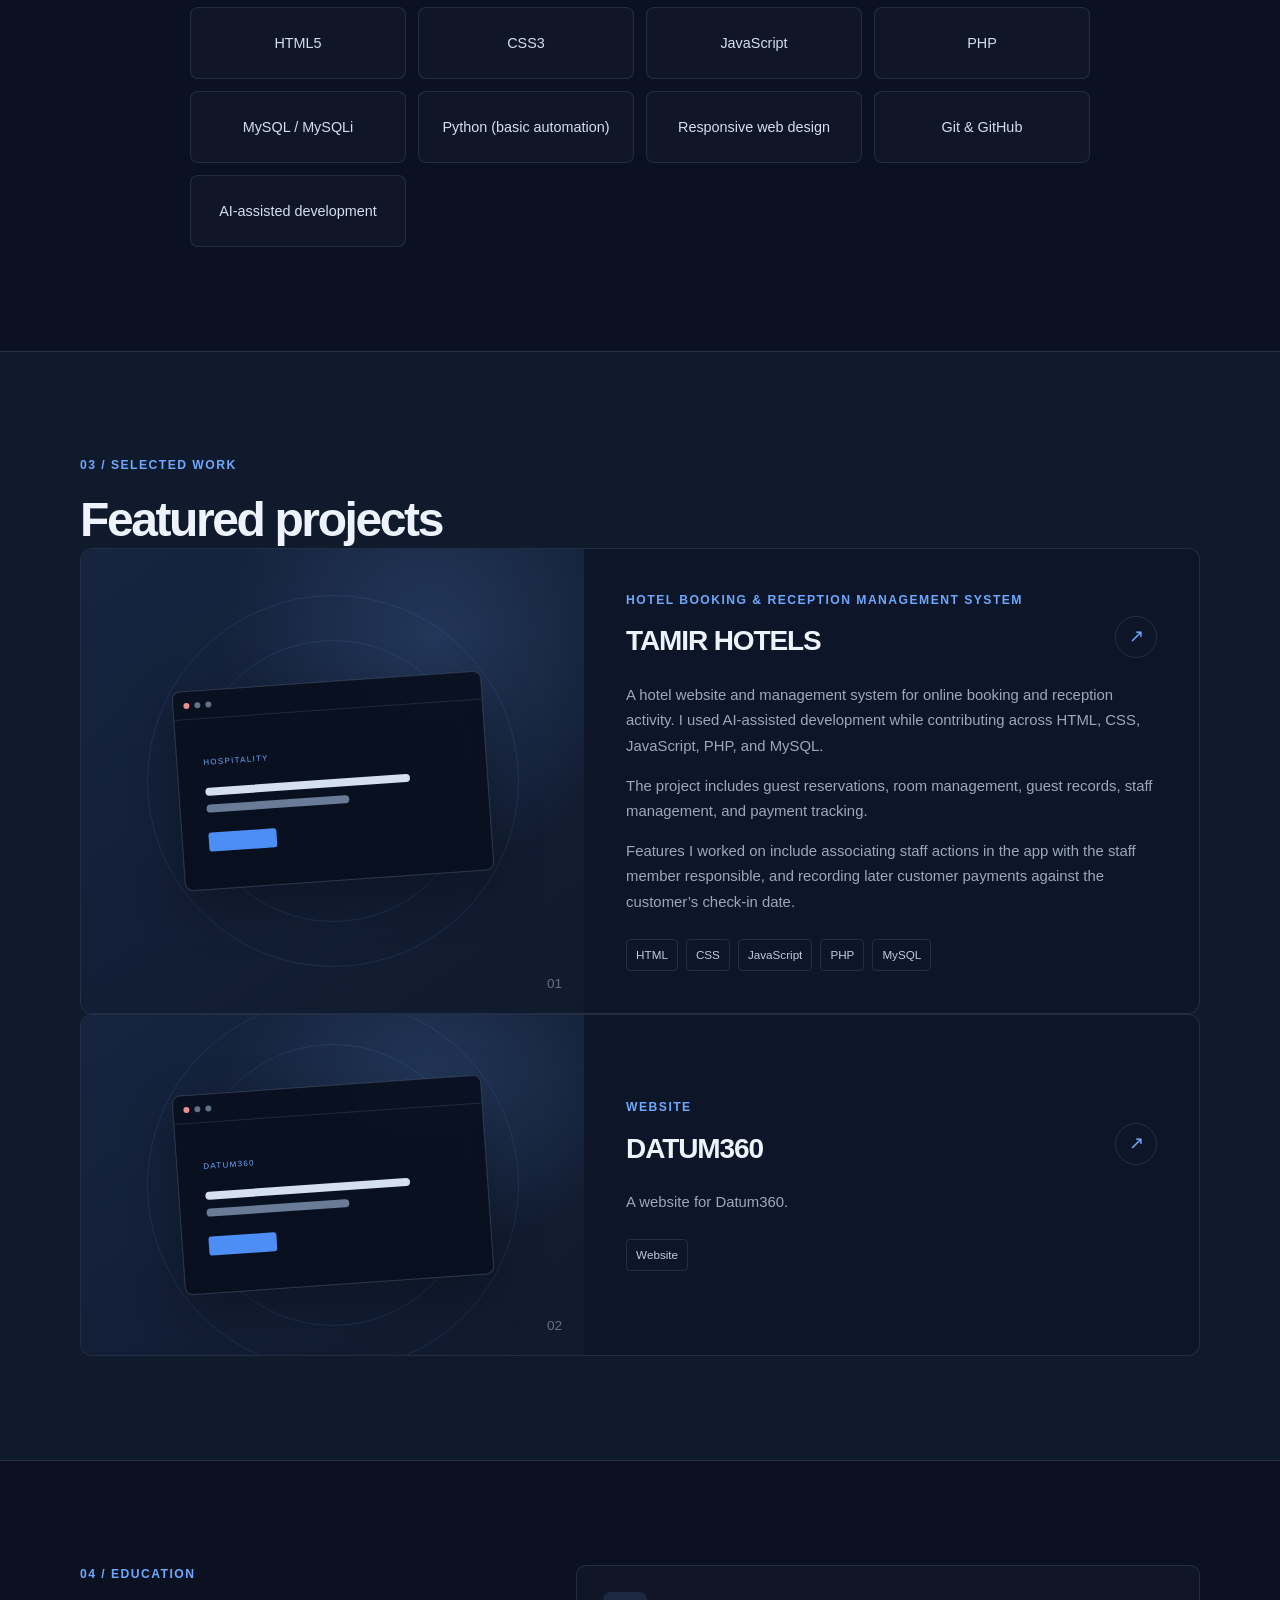
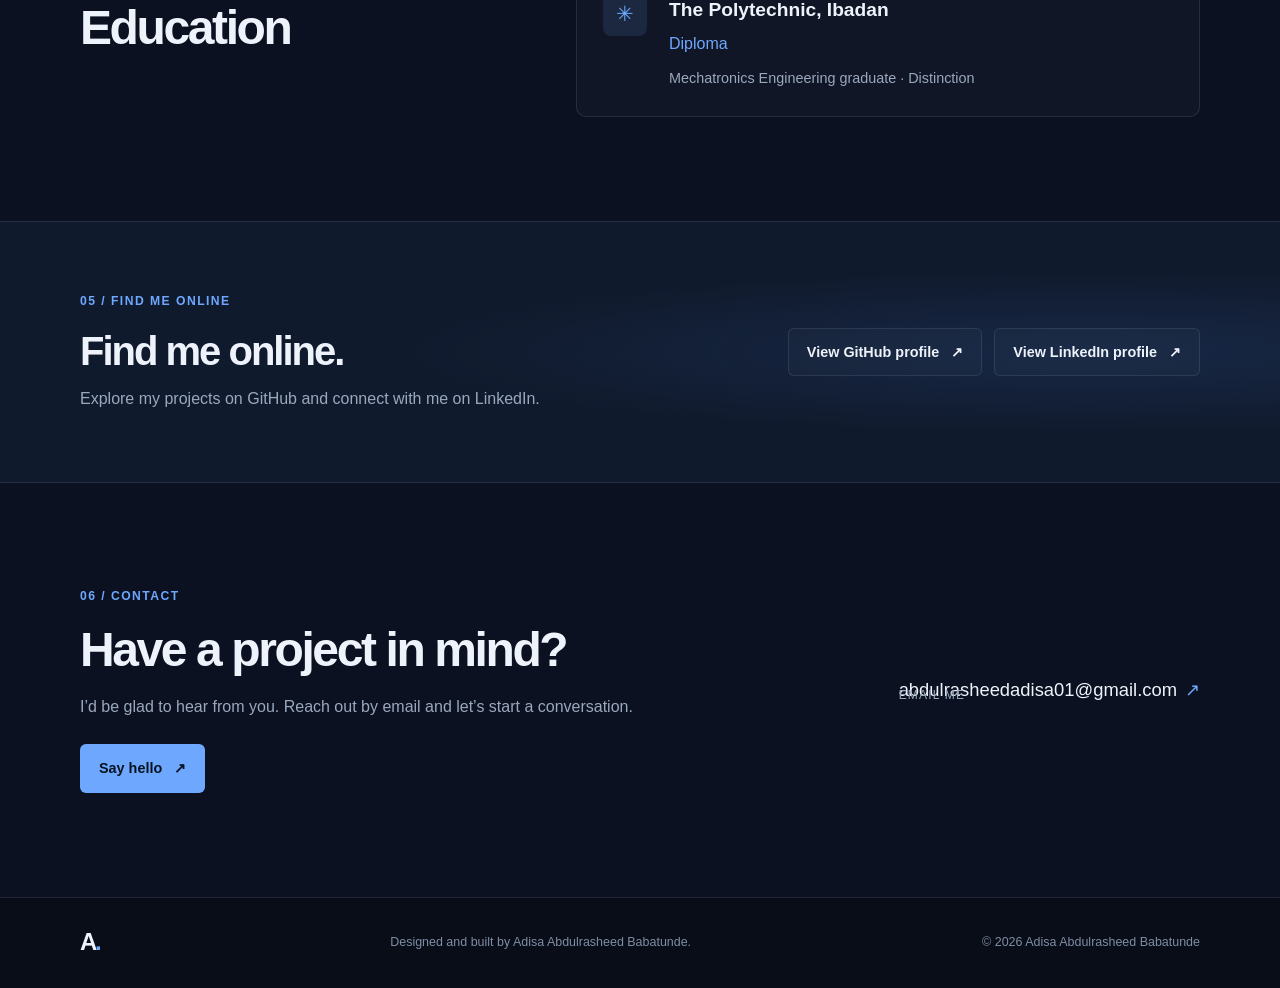
==== commit 3426c254: "Add Datum360 to portfolio Co-authored-by: Copilot <223556219+Copilot@users.noreply.github.com>" ====
--- a/index.html
+++ b/index.html
@@ -119,7 +119,7 @@
         <div class="container">
           <div class="section-heading">
             <p class="eyebrow">03 / Selected work</p>
-            <h2 id="projects-title">Featured project</h2>
+            <h2 id="projects-title">Featured projects</h2>
           </div>
           <article class="project-card">
             <div class="project-art" aria-hidden="true">
@@ -171,6 +171,39 @@
               </ul>
             </div>
           </article>
+          <article class="project-card">
+            <div class="project-art" aria-hidden="true">
+              <div class="project-window">
+                <div class="window-bar"><i></i><i></i><i></i></div>
+                <div class="window-content">
+                  <span class="window-label">DATUM360</span>
+                  <span class="window-line"></span>
+                  <span class="window-line short"></span>
+                  <span class="window-button"></span>
+                </div>
+              </div>
+              <span class="project-number">02</span>
+            </div>
+            <div class="project-info">
+              <div class="project-title-row">
+                <div>
+                  <p class="eyebrow">Website</p>
+                  <h3>DATUM360</h3>
+                </div>
+                <a
+                  class="project-link"
+                  href="https://datum360.ng/"
+                  target="_blank"
+                  rel="noopener noreferrer"
+                  aria-label="Visit the Datum360 website (opens in a new tab)"
+                >↗</a>
+              </div>
+              <p>A website for Datum360.</p>
+              <ul class="project-tags" aria-label="Project type">
+                <li>Website</li>
+              </ul>
+            </div>
+          </article>
         </div>
       </section>
 
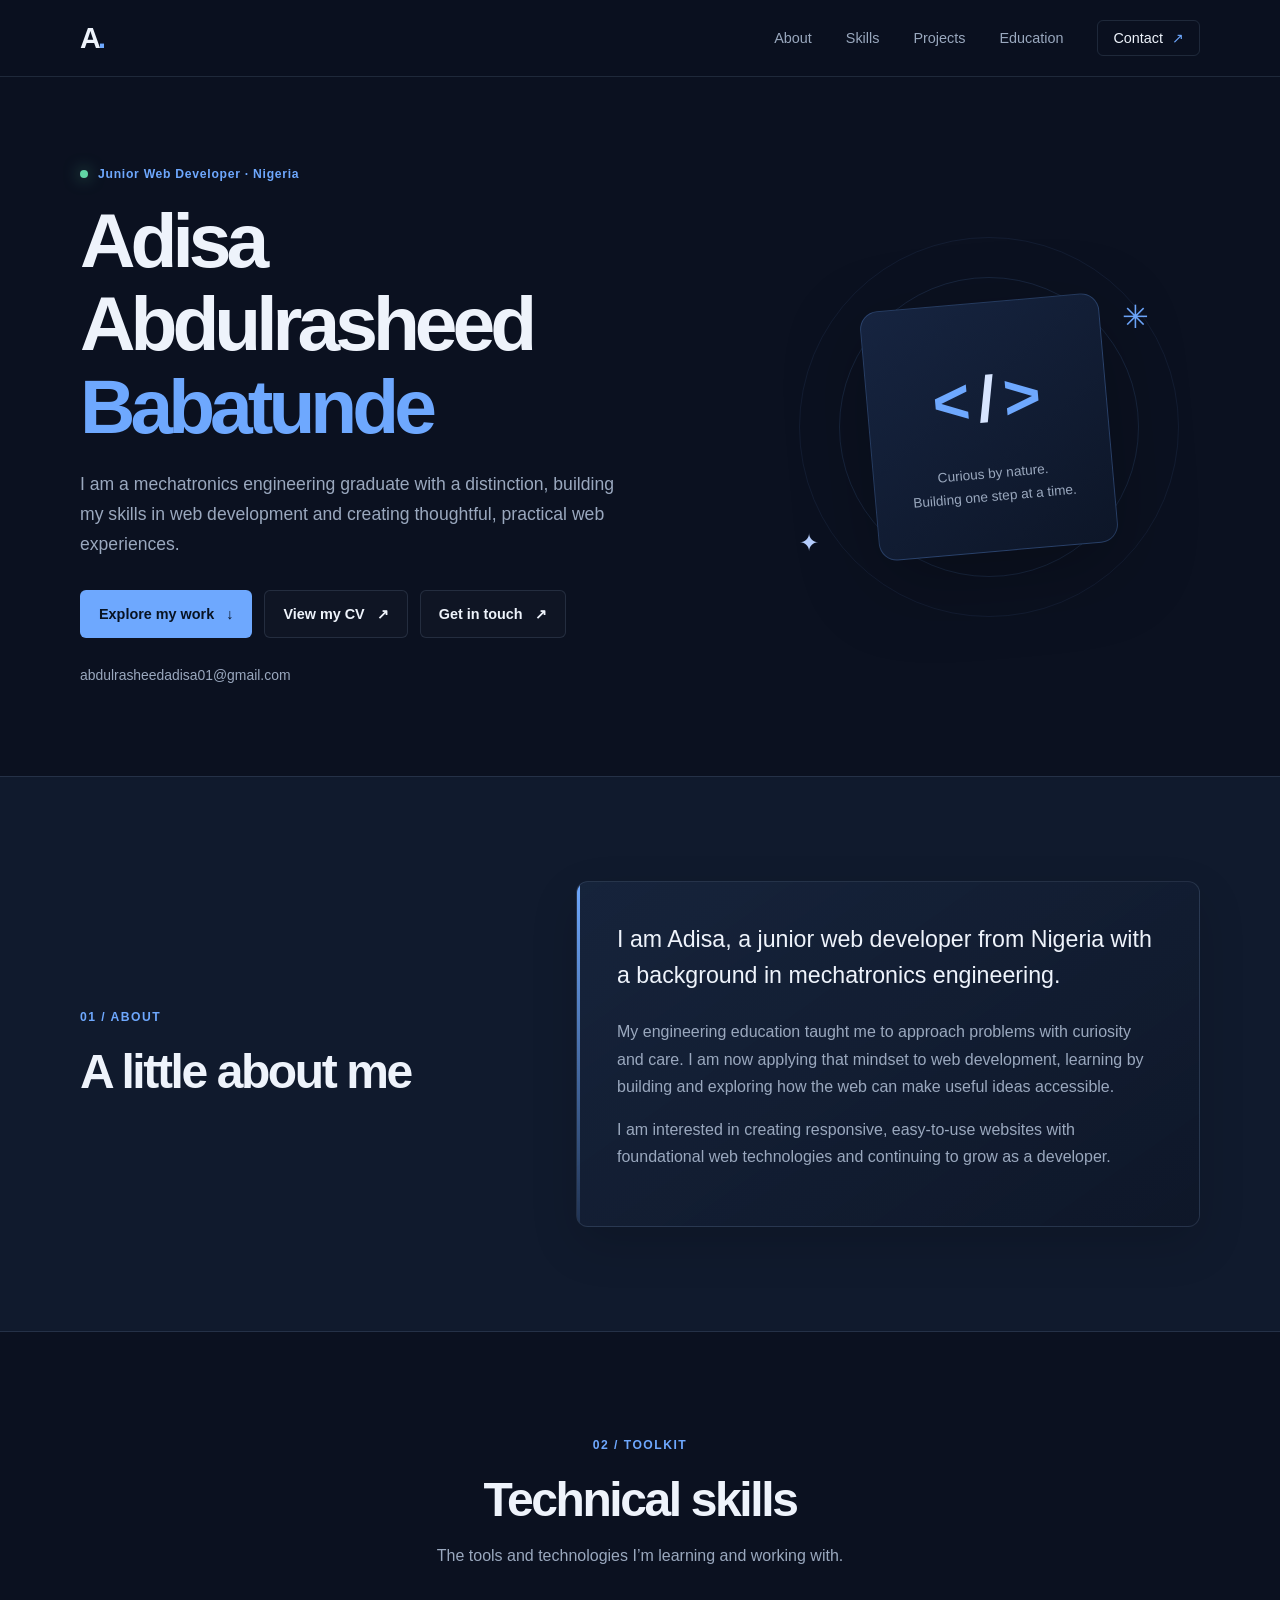
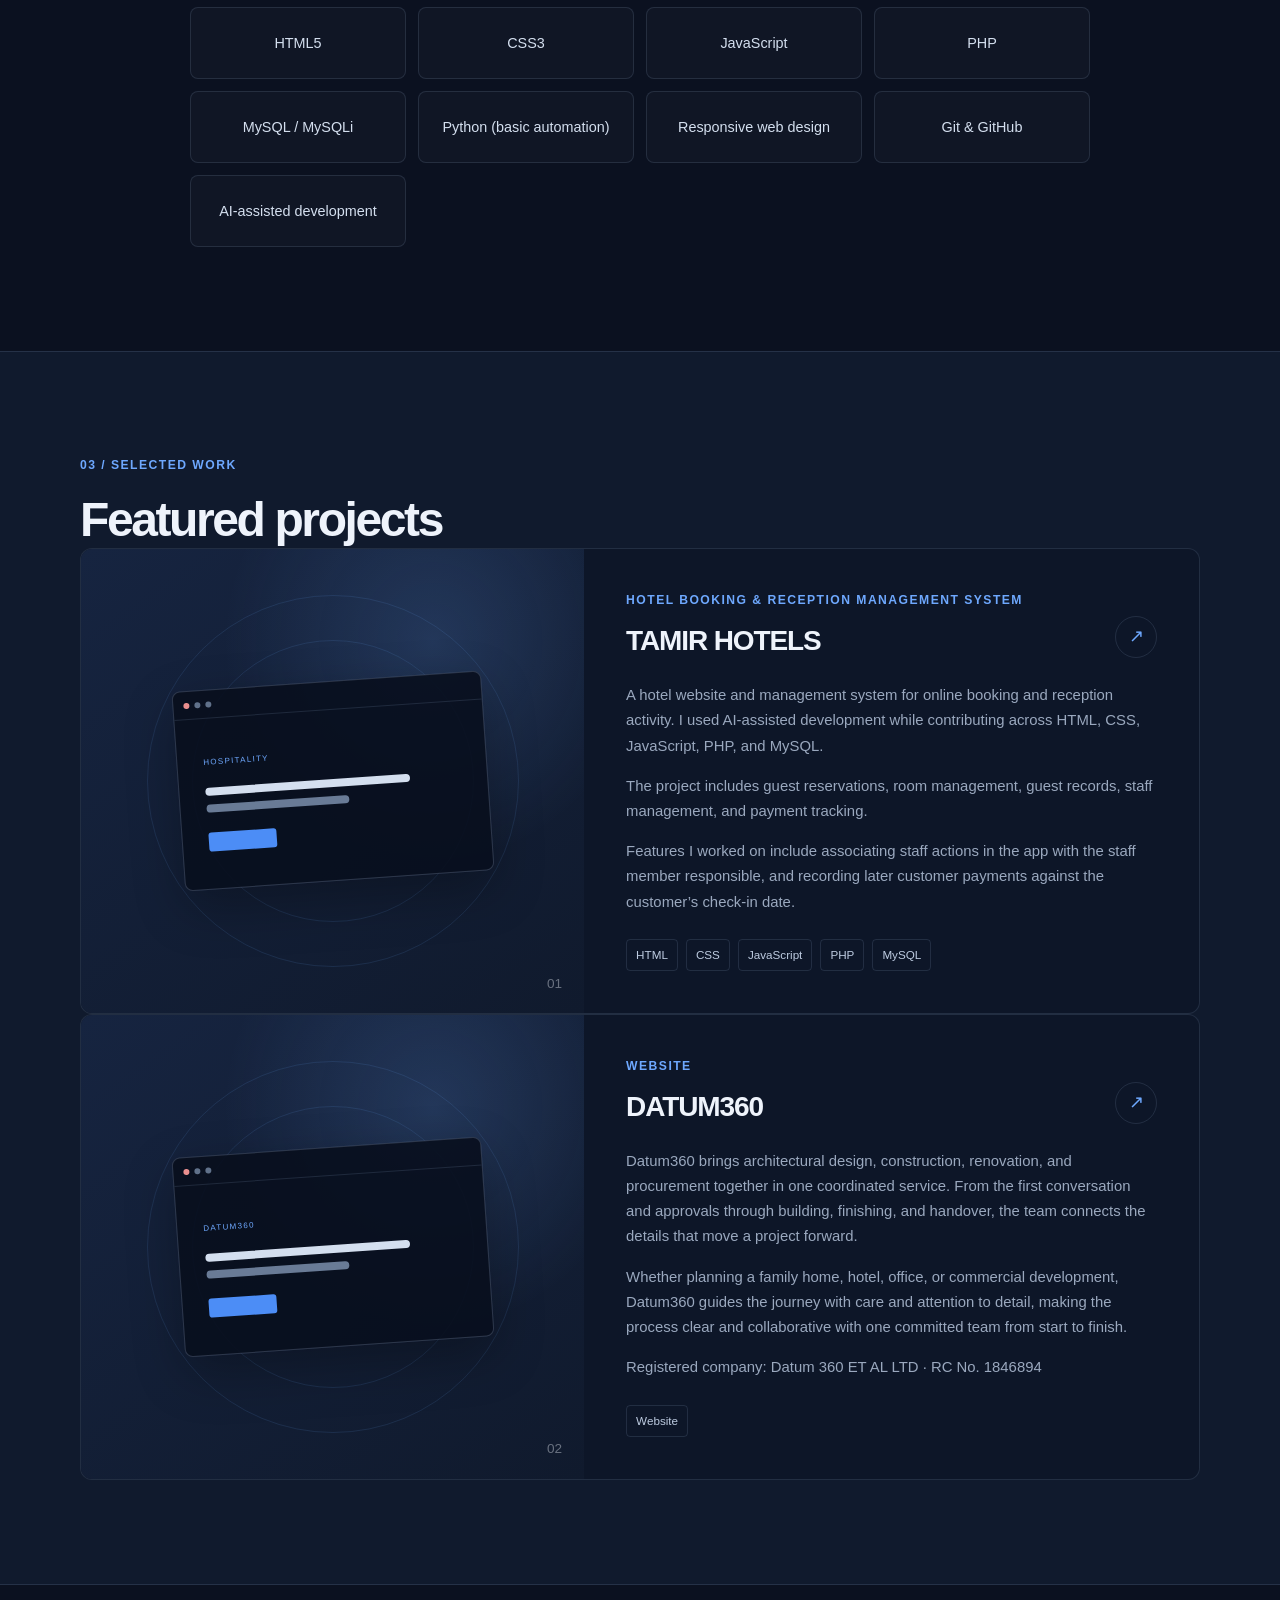
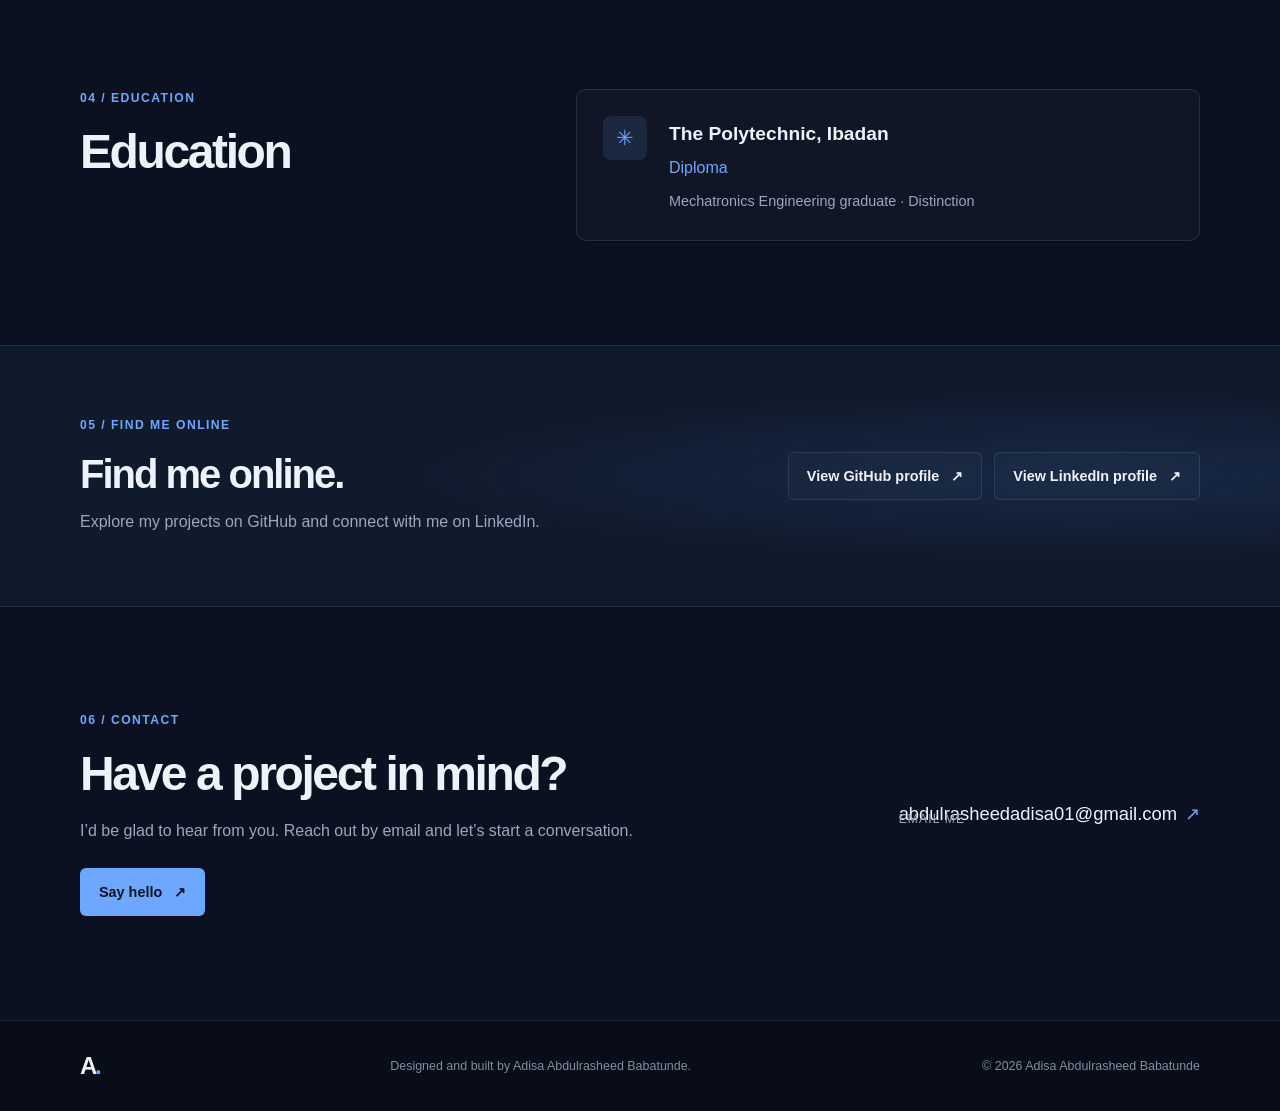
==== commit 57e04fdc: "Expand Datum360 portfolio description Co-authored-by: Copilot <223556219+Copilot@users.noreply.githu" ====
--- a/index.html
+++ b/index.html
@@ -198,7 +198,18 @@
                   aria-label="Visit the Datum360 website (opens in a new tab)"
                 >↗</a>
               </div>
-              <p>A website for Datum360.</p>
+              <p>
+                Datum360 brings architectural design, construction, renovation, and
+                procurement together in one coordinated service. From the first
+                conversation and approvals through building, finishing, and handover,
+                the team connects the details that move a project forward.
+              </p>
+              <p>
+                Whether planning a family home, hotel, office, or commercial development,
+                Datum360 guides the journey with care and attention to detail, making the
+                process clear and collaborative with one committed team from start to finish.
+              </p>
+              <p>Registered company: Datum 360 ET AL LTD · RC No. 1846894</p>
               <ul class="project-tags" aria-label="Project type">
                 <li>Website</li>
               </ul>
